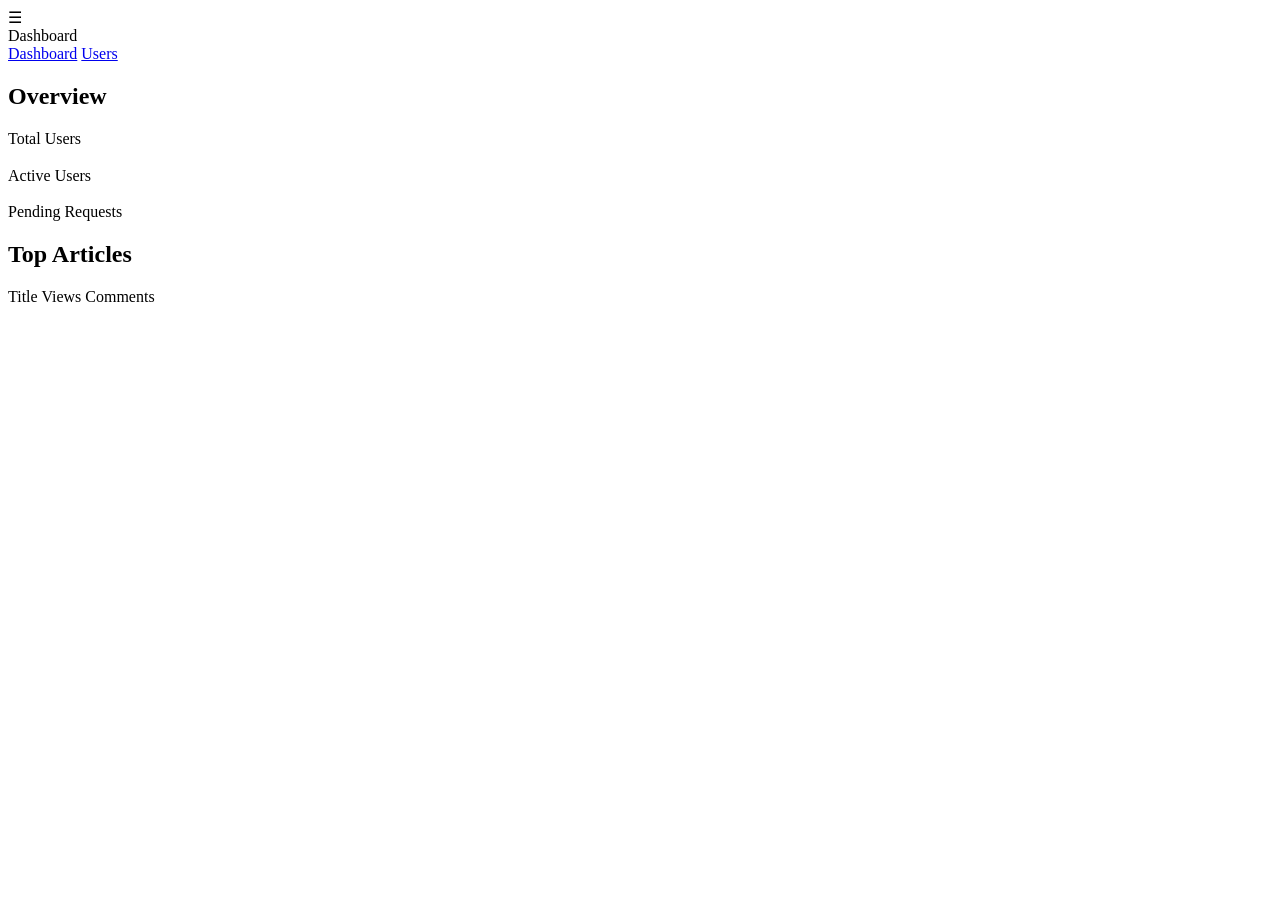
==== dashboard.html @ 778a712b "Initial project upload Uploaded HTML,CSS,JS  files for Form Validation System" ====
<!DOCTYPE html>
<html>

<head>
    <title>Dashboard</title>
    <link rel="stylesheet" href="../styles/dashboard.css">
</head>

<body>

    <!-- NAVBAR -->
    <div class="navbar">
        <div class="menu-btn" onclick="toggleSidebar()">☰</div>
        <div class="title">Dashboard</div>
    </div>

    <div class="layout">

        <!-- SIDEBAR -->
        <div class="sidebar" id="sidebar">
            <a href="dashboard.html">Dashboard</a>
            <a href="users.html">Users</a>
        </div>

        <!-- MAIN -->
        <div class="main">
            <div>
                <h2 class="heading">Overview</h2>

                <div class="cards">
                    <div class="card">
                        <p>Total Users</p>
                        <h3 id="users"></h3>
                    </div>

                    <div class="card">
                        <p>Active Users</p>
                        <h3 id="active"></h3>
                    </div>

                    <div class="card">
                        <p>Pending Requests</p>
                        <h3 id="pending"></h3>
                    </div>
                </div>
            </div>

            <div style="margin-top: 5px">
                <h2 class="heading">Top Articles</h2>

                <div class="table">

                    <div class="row header">
                        <span>Title</span>
                        <span>Views</span>
                        <span>Comments</span>
                    </div>

                    <div id="articlesList"></div>

                </div>
            </div>



        </div>

    </div>


    <script src="../scripts/data.js"></script>
    <script src="../scripts/dashboard.js"></script>

</body>

</html>
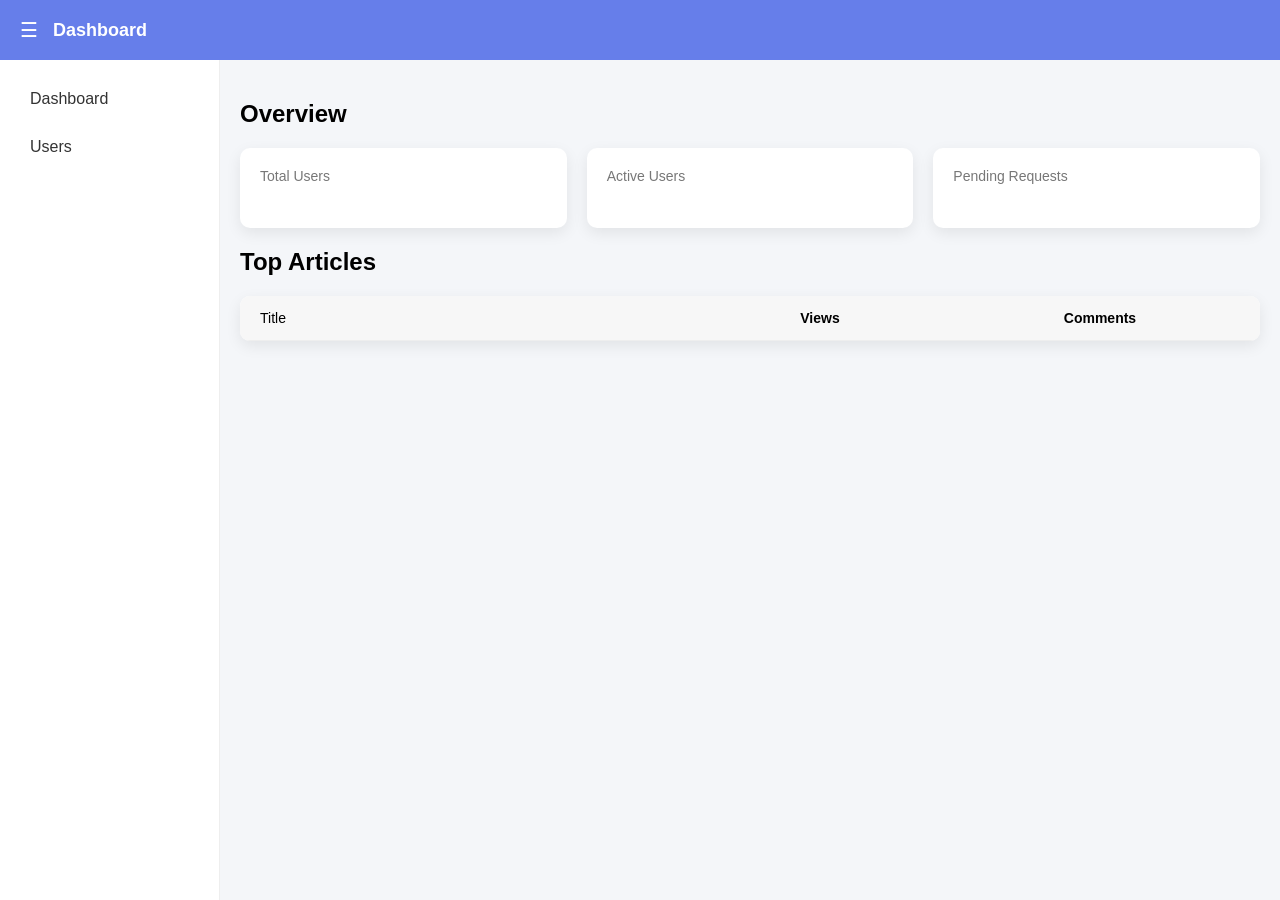
==== commit 3304888b: "Update dashboard.html" ====
--- a/dashboard.html
+++ b/dashboard.html
@@ -3,7 +3,7 @@
 
 <head>
     <title>Dashboard</title>
-    <link rel="stylesheet" href="../styles/dashboard.css">
+<link rel="stylesheet" href="dashboard.css">
 </head>
 
 <body>
@@ -69,8 +69,8 @@
 
 
     <script src="../scripts/data.js"></script>
-    <script src="../scripts/dashboard.js"></script>
+  <script src="dashboard.js"></script>
 
 </body>
 
-</html>+</html>
--- a/dashboard.css
+++ b/dashboard.css
@@ -0,0 +1,176 @@
+* {
+    box-sizing: border-box;
+}
+
+body {
+    margin: 0;
+    font-family: Arial, sans-serif;
+    background: #f4f6f9;
+}
+
+/* NAVBAR */
+.navbar {
+    height: 60px;
+    background: #667eea;
+    color: white;
+    display: flex;
+    align-items: center;
+    padding: 0 20px;
+}
+
+.menu-btn {
+    font-size: 20px;
+    cursor: pointer;
+    margin-right: 15px;
+}
+
+.title {
+    font-size: 18px;
+    font-weight: bold;
+}
+
+/* LAYOUT */
+.layout {
+    display: flex;
+}
+
+/* SIDEBAR */
+.sidebar {
+    width: 220px;
+    background: white;
+    min-height: calc(100vh - 60px);
+    padding: 20px;
+    border-right: 1px solid #eee;
+}
+
+.sidebar a {
+    display: block;
+    padding: 10px;
+    margin-bottom: 10px;
+    color: #333;
+    text-decoration: none;
+    border-radius: 6px;
+}
+
+.sidebar a:hover {
+    background: #f1f1f1;
+}
+
+/* MAIN */
+.main {
+    flex: 1;
+    padding: 20px;
+}
+
+.heading {
+    margin-bottom: 20px;
+}
+
+/* CARDS */
+.cards {
+    display: flex;
+    gap: 20px;
+}
+
+.card {
+    flex: 1;
+    background: white;
+    padding: 20px;
+    border-radius: 10px;
+    box-shadow: 0 5px 15px rgba(0, 0, 0, 0.08);
+}
+
+.card p {
+    margin: 0;
+    color: #777;
+    font-size: 14px;
+}
+
+.card h3 {
+    margin-top: 10px;
+    font-size: 24px;
+}
+
+/* MOBILE */
+@media (max-width: 768px) {
+
+    .sidebar {
+        position: fixed;
+        left: -220px;
+        top: 60px;
+        height: 100%;
+        transition: 0.3s;
+        z-index: 10;
+    }
+
+    .sidebar.show {
+        left: 0;
+    }
+
+    .cards {
+        flex-direction: column;
+    }
+}
+
+
+
+/* TABLE CONTAINER */
+.table {
+    margin-top: 20px;
+    background: #fff;
+    border-radius: 10px;
+    overflow: hidden;
+    box-shadow: 0 5px 15px rgba(0, 0, 0, 0.08);
+}
+
+/* ROW (GRID) */
+.row {
+    display: grid;
+    grid-template-columns: 1.5fr 1fr 1fr;
+    /* balanced (title slightly wider) */
+    align-items: center;
+    padding: 14px 20px;
+    border-bottom: 1px solid #eee;
+}
+
+/* HEADER */
+.header {
+    background: #f7f7f7;
+    font-weight: 600;
+}
+
+/* TEXT ALIGNMENT */
+.row span {
+    text-align: center;
+    font-size: 14px;
+}
+
+/* Title slightly left (better UX) */
+.row span:first-child {
+    text-align: left;
+    font-weight: 500;
+}
+
+/* REMOVE LAST BORDER */
+.row:last-child {
+    border-bottom: none;
+}
+
+/* HOVER EFFECT */
+.row:not(.header):hover {
+    background: #f9f9f9;
+    transition: 0.2s;
+}
+
+/* MOBILE */
+@media (max-width: 600px) {
+    .row {
+        grid-template-columns: 1fr;
+        gap: 6px;
+        text-align: left;
+    }
+
+    .row span {
+        text-align: left;
+    }
+}
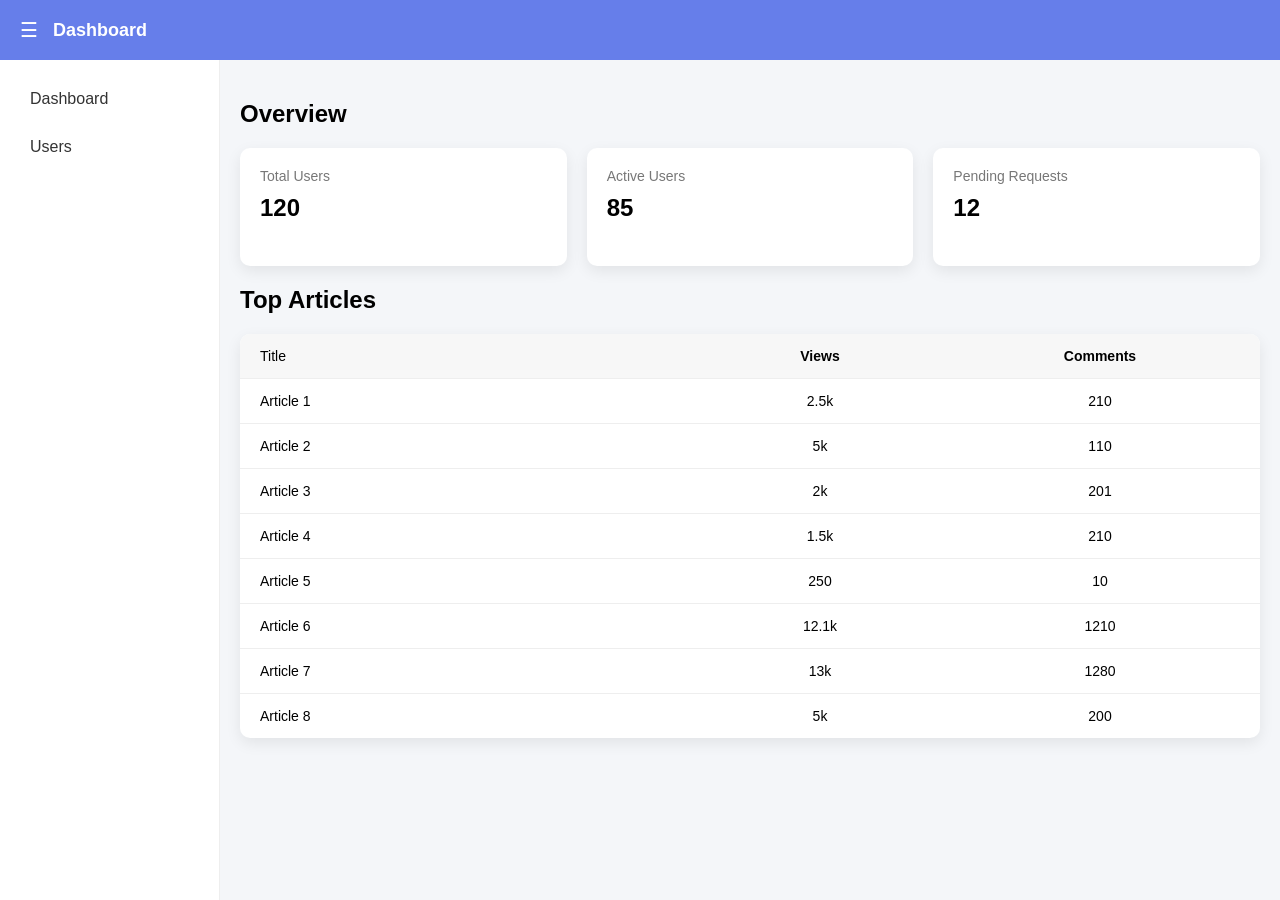
==== commit fcb3cf2c: "Update dashboard.html" ====
--- a/dashboard.html
+++ b/dashboard.html
@@ -67,8 +67,7 @@
 
     </div>
 
-
-    <script src="../scripts/data.js"></script>
+<script src="data.js"></script>
   <script src="dashboard.js"></script>
 
 </body>
